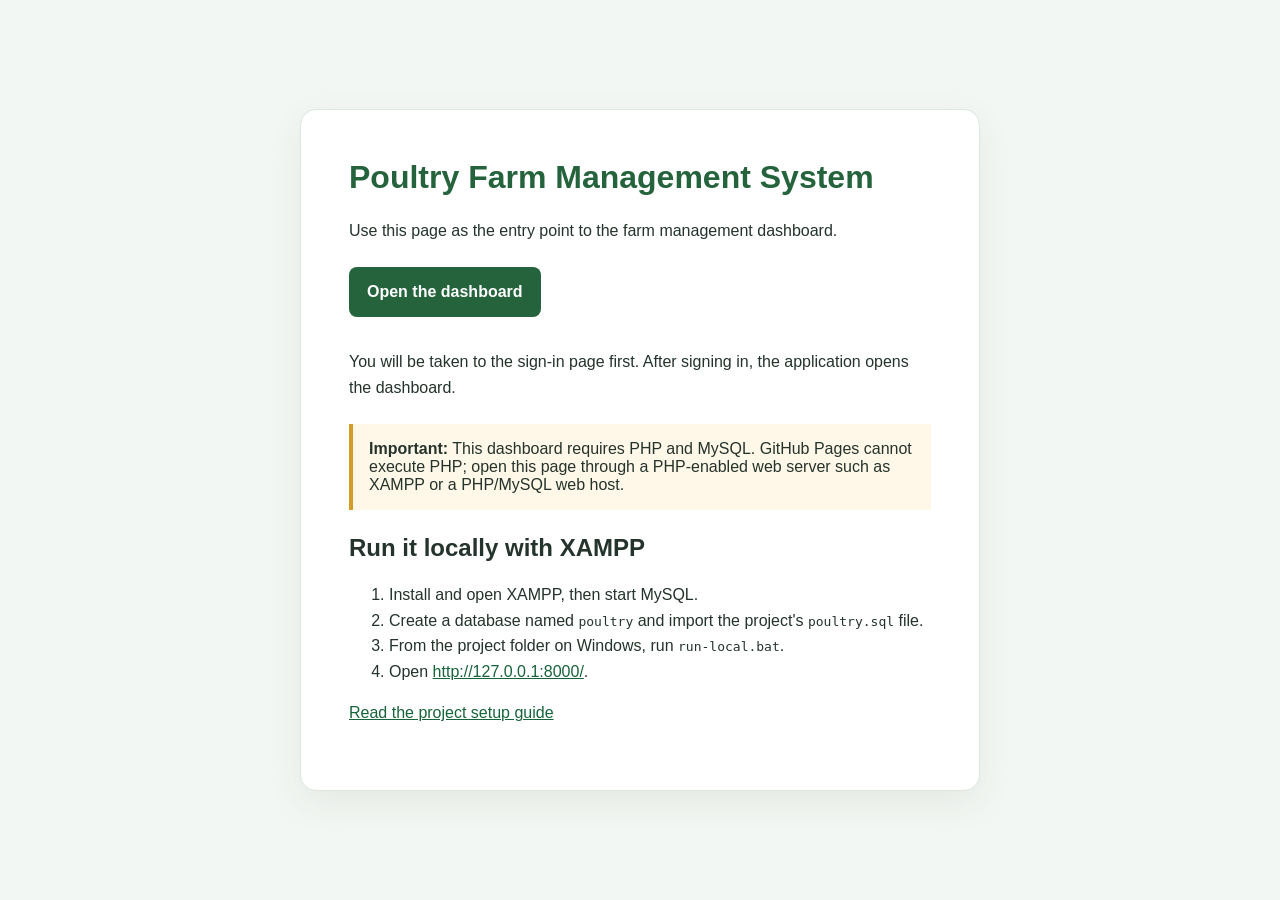
==== index.html @ 16458803 "initial commit" ====
<!doctype html>
<html lang="en">
<head>
  <meta charset="utf-8">
  <meta name="viewport" content="width=device-width, initial-scale=1">
  <meta name="description" content="Open the Poultry Farm Management System dashboard.">
  <title>Poultry Farm Management System Dashboard</title>
  <style>
    :root {
      color-scheme: light;
      font-family: Arial, sans-serif;
      color: #24332b;
      background: #f3f7f3;
    }

    body {
      min-height: 100vh;
      margin: 0;
      display: grid;
      place-items: center;
      padding: 24px;
      box-sizing: border-box;
    }

    main {
      width: min(100%, 680px);
      padding: clamp(24px, 6vw, 48px);
      background: #fff;
      border: 1px solid #dce7dd;
      border-radius: 16px;
      box-shadow: 0 12px 36px #213a2812;
      box-sizing: border-box;
    }

    h1 {
      margin-top: 0;
      color: #24633c;
      line-height: 1.2;
    }

    p, li {
      line-height: 1.6;
    }

    .notice {
      margin: 24px 0;
      padding: 16px;
      border-left: 4px solid #d59b27;
      background: #fff8e9;
    }

    a {
      color: #17633a;
    }

    .button {
      display: inline-block;
      margin: 8px 0 16px;
      padding: 12px 18px;
      border-radius: 8px;
      background: #24633c;
      color: #fff;
      font-weight: 700;
      text-decoration: none;
    }

    .button:hover, .button:focus {
      background: #194a2c;
    }
  </style>
</head>
<body>
  <main>
    <h1>Poultry Farm Management System</h1>
    <p>Use this page as the entry point to the farm management dashboard.</p>

    <p><a class="button" href="Poultry%20farm%20management%20system/Poultry%20farm%20management%20system/farm/index.php">Open the dashboard</a></p>
    <p>You will be taken to the sign-in page first. After signing in, the application opens the dashboard.</p>

    <div class="notice">
      <strong>Important:</strong> This dashboard requires PHP and MySQL. GitHub Pages
      cannot execute PHP; open this page through a PHP-enabled web server such as XAMPP
      or a PHP/MySQL web host.
    </div>

    <h2>Run it locally with XAMPP</h2>
    <ol>
      <li>Install and open XAMPP, then start MySQL.</li>
      <li>Create a database named <code>poultry</code> and import the project's <code>poultry.sql</code> file.</li>
      <li>From the project folder on Windows, run <code>run-local.bat</code>.</li>
      <li>Open <a href="http://127.0.0.1:8000/">http://127.0.0.1:8000/</a>.</li>
    </ol>

    <p><a href="README.md">Read the project setup guide</a></p>
  </main>
</body>
</html>
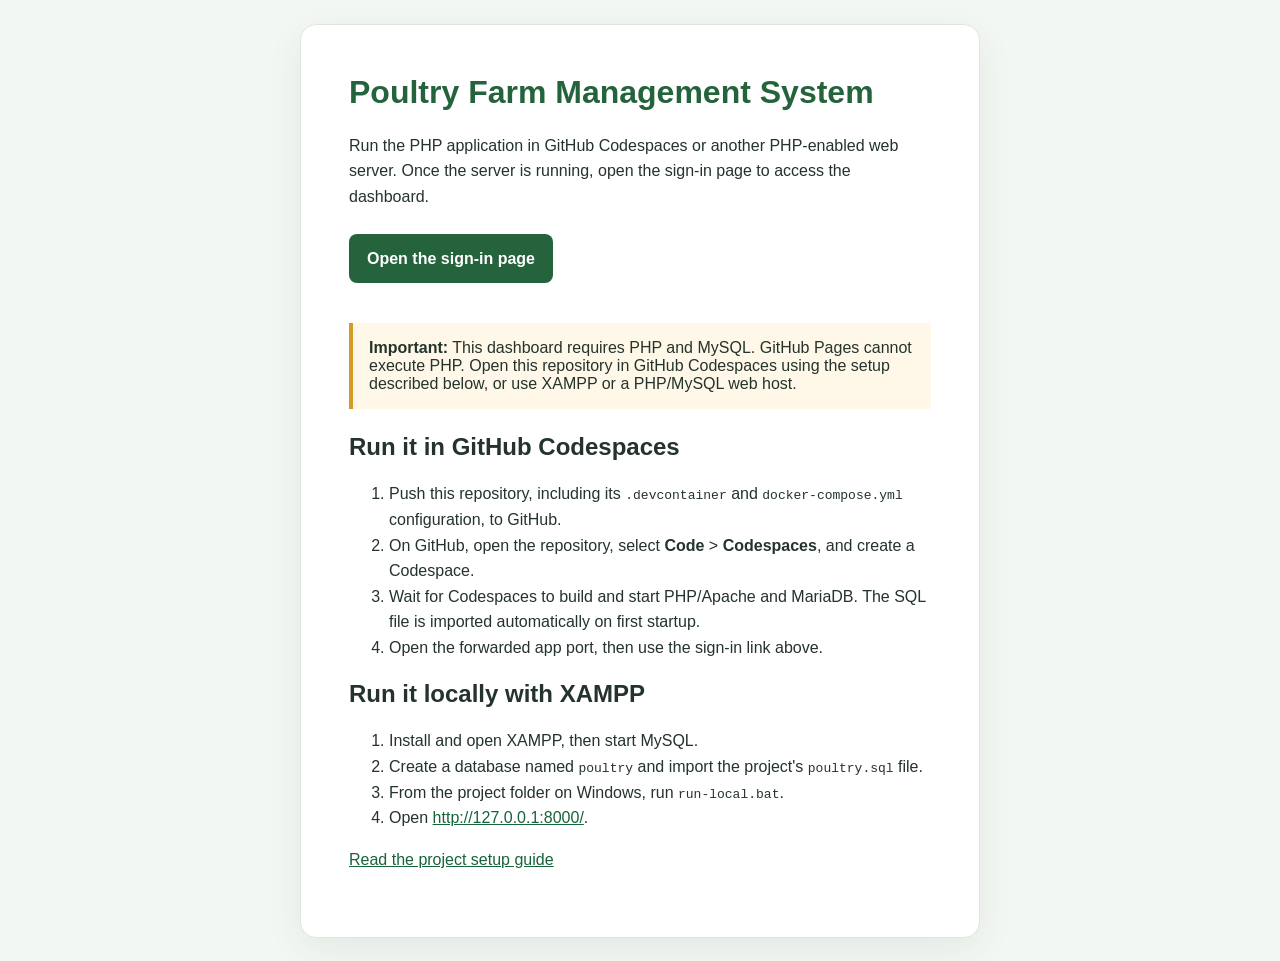
==== commit 90176a05: "Add GitHub Codespaces runtime setup Co-authored-by: Copilot <223556219+Copilot@users.noreply.github." ====
--- a/index.html
+++ b/index.html
@@ -72,16 +72,23 @@
 <body>
   <main>
     <h1>Poultry Farm Management System</h1>
-    <p>Use this page as the entry point to the farm management dashboard.</p>
+    <p>Run the PHP application in GitHub Codespaces or another PHP-enabled web server. Once the server is running, open the sign-in page to access the dashboard.</p>
 
-    <p><a class="button" href="Poultry%20farm%20management%20system/Poultry%20farm%20management%20system/farm/index.php">Open the dashboard</a></p>
-    <p>You will be taken to the sign-in page first. After signing in, the application opens the dashboard.</p>
+    <p><a class="button" href="Poultry%20farm%20management%20system/Poultry%20farm%20management%20system/farm/index.php">Open the sign-in page</a></p>
 
     <div class="notice">
       <strong>Important:</strong> This dashboard requires PHP and MySQL. GitHub Pages
-      cannot execute PHP; open this page through a PHP-enabled web server such as XAMPP
-      or a PHP/MySQL web host.
+      cannot execute PHP. Open this repository in GitHub Codespaces using the setup
+      described below, or use XAMPP or a PHP/MySQL web host.
     </div>
+
+    <h2>Run it in GitHub Codespaces</h2>
+    <ol>
+      <li>Push this repository, including its <code>.devcontainer</code> and <code>docker-compose.yml</code> configuration, to GitHub.</li>
+      <li>On GitHub, open the repository, select <strong>Code</strong> &gt; <strong>Codespaces</strong>, and create a Codespace.</li>
+      <li>Wait for Codespaces to build and start PHP/Apache and MariaDB. The SQL file is imported automatically on first startup.</li>
+      <li>Open the forwarded app port, then use the sign-in link above.</li>
+    </ol>
 
     <h2>Run it locally with XAMPP</h2>
     <ol>
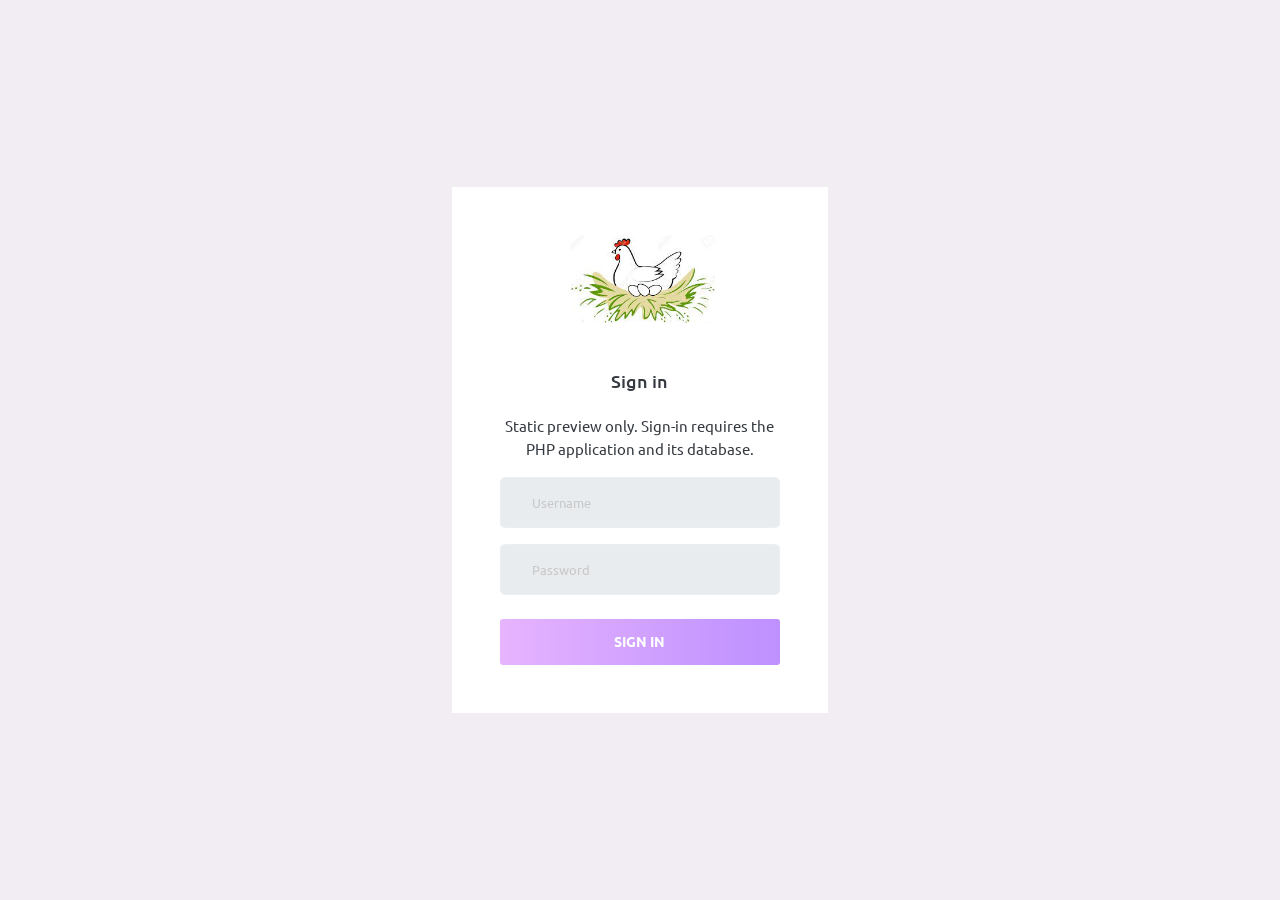
==== commit 848c979d: "indexing" ====
--- a/index.html
+++ b/index.html
@@ -1,104 +1,16 @@
 <!doctype html>
 <html lang="en">
 <head>
-  <meta charset="utf-8">
-  <meta name="viewport" content="width=device-width, initial-scale=1">
-  <meta name="description" content="Open the Poultry Farm Management System dashboard.">
-  <title>Poultry Farm Management System Dashboard</title>
-  <style>
-    :root {
-      color-scheme: light;
-      font-family: Arial, sans-serif;
-      color: #24332b;
-      background: #f3f7f3;
-    }
-
-    body {
-      min-height: 100vh;
-      margin: 0;
-      display: grid;
-      place-items: center;
-      padding: 24px;
-      box-sizing: border-box;
-    }
-
-    main {
-      width: min(100%, 680px);
-      padding: clamp(24px, 6vw, 48px);
-      background: #fff;
-      border: 1px solid #dce7dd;
-      border-radius: 16px;
-      box-shadow: 0 12px 36px #213a2812;
-      box-sizing: border-box;
-    }
-
-    h1 {
-      margin-top: 0;
-      color: #24633c;
-      line-height: 1.2;
-    }
-
-    p, li {
-      line-height: 1.6;
-    }
-
-    .notice {
-      margin: 24px 0;
-      padding: 16px;
-      border-left: 4px solid #d59b27;
-      background: #fff8e9;
-    }
-
-    a {
-      color: #17633a;
-    }
-
-    .button {
-      display: inline-block;
-      margin: 8px 0 16px;
-      padding: 12px 18px;
-      border-radius: 8px;
-      background: #24633c;
-      color: #fff;
-      font-weight: 700;
-      text-decoration: none;
-    }
-
-    .button:hover, .button:focus {
-      background: #194a2c;
-    }
-  </style>
+    <meta charset="utf-8">
+    <meta name="viewport" content="width=device-width, initial-scale=1">
+    <meta http-equiv="refresh" content="0; url=Poultry%20farm%20management%20system/Poultry%20farm%20management%20system/farm/index.html">
+    <title>Poultry Farm Management System</title>
 </head>
 <body>
-  <main>
-    <h1>Poultry Farm Management System</h1>
-    <p>Run the PHP application in GitHub Codespaces or another PHP-enabled web server. Once the server is running, open the sign-in page to access the dashboard.</p>
-
-    <p><a class="button" href="Poultry%20farm%20management%20system/Poultry%20farm%20management%20system/farm/index.php">Open the sign-in page</a></p>
-
-    <div class="notice">
-      <strong>Important:</strong> This dashboard requires PHP and MySQL. GitHub Pages
-      cannot execute PHP. Open this repository in GitHub Codespaces using the setup
-      described below, or use XAMPP or a PHP/MySQL web host.
-    </div>
-
-    <h2>Run it in GitHub Codespaces</h2>
-    <ol>
-      <li>Push this repository, including its <code>.devcontainer</code> and <code>docker-compose.yml</code> configuration, to GitHub.</li>
-      <li>On GitHub, open the repository, select <strong>Code</strong> &gt; <strong>Codespaces</strong>, and create a Codespace.</li>
-      <li>Wait for Codespaces to build and start PHP/Apache and MariaDB. The SQL file is imported automatically on first startup.</li>
-      <li>Open the forwarded app port, then use the sign-in link above.</li>
-    </ol>
-
-    <h2>Run it locally with XAMPP</h2>
-    <ol>
-      <li>Install and open XAMPP, then start MySQL.</li>
-      <li>Create a database named <code>poultry</code> and import the project's <code>poultry.sql</code> file.</li>
-      <li>From the project folder on Windows, run <code>run-local.bat</code>.</li>
-      <li>Open <a href="http://127.0.0.1:8000/">http://127.0.0.1:8000/</a>.</li>
-    </ol>
-
-    <p><a href="README.md">Read the project setup guide</a></p>
-  </main>
+    <p>
+        Opening the Poultry Farm Management System.
+        If you are not redirected, open
+        <a href="Poultry%20farm%20management%20system/Poultry%20farm%20management%20system/farm/index.html">the static sign-in page</a>.
+    </p>
 </body>
 </html>
